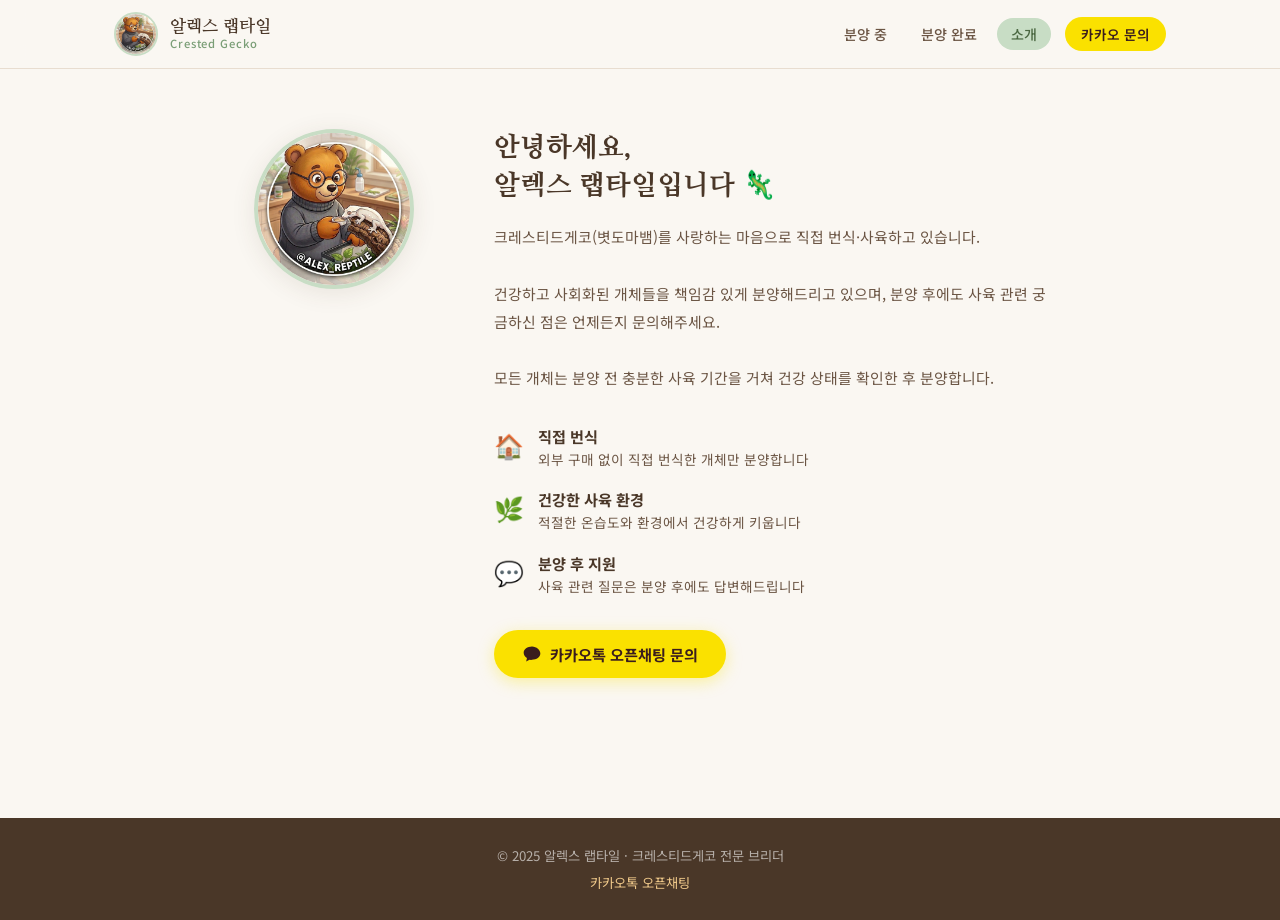
==== about.html @ 488612f2 "Add files via upload" ====
<!DOCTYPE html>
<html lang="ko">
<head>
  <meta charset="UTF-8" />
  <meta name="viewport" content="width=device-width, initial-scale=1.0" />
  <title>소개 — 알렉스 랩타일</title>
  <link rel="stylesheet" href="style.css" />
  <link href="https://fonts.googleapis.com/css2?family=Nanum+Myeongjo:wght@400;700;800&family=Noto+Sans+KR:wght@300;400;500;600&display=swap" rel="stylesheet" />
</head>
<body>

  <header class="site-header">
    <div class="header-inner">
      <div class="logo-wrap">
        <img src="logo.png" alt="알렉스 랩타일 로고" class="logo-img" />
        <div class="logo-text">
          <span class="logo-title">알렉스 랩타일</span>
          <span class="logo-sub">Crested Gecko</span>
        </div>
      </div>
      <nav class="header-nav">
        <a href="index.html" class="nav-link">분양 중</a>
        <a href="sold.html" class="nav-link">분양 완료</a>
        <a href="about.html" class="nav-link active">소개</a>
        <a href="https://open.kakao.com/o/sA5iVCEg" target="_blank" class="nav-kakao">카카오 문의</a>
      </nav>
    </div>
  </header>

  <section class="about-section">
    <div class="about-inner">
      <div class="about-logo-wrap">
        <img src="logo.png" alt="알렉스 랩타일" class="about-logo" />
      </div>
      <div class="about-content">
        <h2 class="about-title">안녕하세요,<br/>알렉스 랩타일입니다 🦎</h2>
        <p class="about-text">
          크레스티드게코(볏도마뱀)를 사랑하는 마음으로 직접 번식·사육하고 있습니다.<br/><br/>
          건강하고 사회화된 개체들을 책임감 있게 분양해드리고 있으며,
          분양 후에도 사육 관련 궁금하신 점은 언제든지 문의해주세요.<br/><br/>
          모든 개체는 분양 전 충분한 사육 기간을 거쳐 건강 상태를 확인한 후 분양합니다.
        </p>

        <div class="about-points">
          <div class="about-point">
            <span class="point-icon">🏠</span>
            <div>
              <strong>직접 번식</strong>
              <p>외부 구매 없이 직접 번식한 개체만 분양합니다</p>
            </div>
          </div>
          <div class="about-point">
            <span class="point-icon">🌿</span>
            <div>
              <strong>건강한 사육 환경</strong>
              <p>적절한 온습도와 환경에서 건강하게 키웁니다</p>
            </div>
          </div>
          <div class="about-point">
            <span class="point-icon">💬</span>
            <div>
              <strong>분양 후 지원</strong>
              <p>사육 관련 질문은 분양 후에도 답변해드립니다</p>
            </div>
          </div>
        </div>

        <a href="https://open.kakao.com/o/sA5iVCEg" target="_blank" class="btn-kakao">
          <svg width="20" height="20" viewBox="0 0 24 24" fill="currentColor"><path d="M12 3C6.477 3 2 6.477 2 10.5c0 2.674 1.557 5.02 3.93 6.42L5 21l4.027-2.108A11.3 11.3 0 0012 19c5.523 0 10-3.477 10-7.5S17.523 3 12 3z"/></svg>
          카카오톡 오픈채팅 문의
        </a>
      </div>
    </div>
  </section>

  <footer class="site-footer">
    <p>© 2025 알렉스 랩타일 · 크레스티드게코 전문 브리더</p>
    <a href="https://open.kakao.com/o/sA5iVCEg" target="_blank">카카오톡 오픈채팅</a>
  </footer>

</body>
</html>
---- style.css ----
/* ===========================
   알렉스 랩타일 — 메인 스타일
   자연스럽고 따뜻한 테마
=========================== */

:root {
  --cream: #faf7f2;
  --warm-white: #fff9f2;
  --sand: #e8ddd0;
  --tan: #c9b49a;
  --brown: #8b6f47;
  --dark-brown: #4a3728;
  --forest: #4a6741;
  --sage: #7a9e76;
  --light-sage: #c8ddc5;
  --moss: #a8bc7b;
  --accent: #d4873a;
  --accent-light: #f0c98a;
  --text: #2c1f12;
  --text-mid: #6b5544;
  --text-light: #9e8878;
  --sold-overlay: rgba(74, 55, 40, 0.6);
  --radius: 16px;
  --shadow: 0 4px 24px rgba(74, 55, 40, 0.10);
  --shadow-hover: 0 12px 40px rgba(74, 55, 40, 0.18);
}

*, *::before, *::after { box-sizing: border-box; margin: 0; padding: 0; }

html { scroll-behavior: smooth; }

body {
  font-family: 'Noto Sans KR', sans-serif;
  background: var(--cream);
  color: var(--text);
  min-height: 100vh;
}

/* ── 헤더 ── */
.site-header {
  position: sticky;
  top: 0;
  z-index: 100;
  background: rgba(250, 247, 242, 0.92);
  backdrop-filter: blur(12px);
  border-bottom: 1px solid var(--sand);
}

.header-inner {
  max-width: 1100px;
  margin: 0 auto;
  padding: 0 24px;
  height: 68px;
  display: flex;
  align-items: center;
  justify-content: space-between;
}

.logo-wrap {
  display: flex;
  align-items: center;
  gap: 12px;
  text-decoration: none;
}

.logo-img {
  width: 44px;
  height: 44px;
  border-radius: 50%;
  object-fit: cover;
  border: 2px solid var(--light-sage);
}

.logo-text {
  display: flex;
  flex-direction: column;
  line-height: 1.2;
}

.logo-title {
  font-family: 'Nanum Myeongjo', serif;
  font-weight: 700;
  font-size: 1.05rem;
  color: var(--dark-brown);
}

.logo-sub {
  font-size: 0.7rem;
  color: var(--sage);
  letter-spacing: 0.08em;
  font-weight: 500;
}

.header-nav {
  display: flex;
  align-items: center;
  gap: 6px;
}

.nav-link {
  text-decoration: none;
  font-size: 0.88rem;
  font-weight: 500;
  color: var(--text-mid);
  padding: 6px 14px;
  border-radius: 20px;
  transition: all 0.2s;
}

.nav-link:hover, .nav-link.active {
  background: var(--light-sage);
  color: var(--forest);
}

.nav-kakao {
  text-decoration: none;
  font-size: 0.85rem;
  font-weight: 600;
  color: #fff;
  background: #FAE100;
  color: #3A1D1D;
  padding: 7px 16px;
  border-radius: 20px;
  margin-left: 8px;
  transition: all 0.2s;
}

.nav-kakao:hover {
  background: #f0d400;
  transform: translateY(-1px);
}

/* ── 히어로 ── */
.hero {
  position: relative;
  overflow: hidden;
  background: linear-gradient(135deg, #f5ede0 0%, #e8f0e5 100%);
  padding: 80px 24px 72px;
  text-align: center;
}

.hero-inner {
  position: relative;
  z-index: 2;
  max-width: 600px;
  margin: 0 auto;
}

.hero-eyebrow {
  font-size: 0.95rem;
  color: var(--sage);
  font-weight: 500;
  margin-bottom: 12px;
  letter-spacing: 0.04em;
}

.hero-title {
  font-family: 'Nanum Myeongjo', serif;
  font-size: clamp(2rem, 6vw, 3.2rem);
  font-weight: 800;
  color: var(--dark-brown);
  line-height: 1.25;
  margin-bottom: 18px;
}

.hero-desc {
  font-size: 0.95rem;
  color: var(--text-mid);
  line-height: 1.8;
  margin-bottom: 32px;
}

.btn-kakao {
  display: inline-flex;
  align-items: center;
  gap: 8px;
  background: #FAE100;
  color: #3A1D1D;
  font-weight: 700;
  font-size: 0.95rem;
  padding: 13px 28px;
  border-radius: 50px;
  text-decoration: none;
  transition: all 0.25s;
  box-shadow: 0 4px 16px rgba(250, 225, 0, 0.35);
}

.btn-kakao:hover {
  background: #f0d400;
  transform: translateY(-2px);
  box-shadow: 0 8px 24px rgba(250, 225, 0, 0.45);
}

.hero-deco { position: absolute; inset: 0; pointer-events: none; z-index: 1; }

.deco-circle {
  position: absolute;
  border-radius: 50%;
  opacity: 0.18;
}

.c1 {
  width: 320px; height: 320px;
  background: radial-gradient(circle, var(--moss), transparent);
  top: -80px; right: -60px;
}

.c2 {
  width: 200px; height: 200px;
  background: radial-gradient(circle, var(--accent-light), transparent);
  bottom: -50px; left: -40px;
}

.deco-leaf {
  position: absolute;
  font-size: 6rem;
  opacity: 0.08;
  bottom: 10px;
  right: 10%;
  transform: rotate(20deg);
}

/* ── 필터 바 ── */
.filter-bar {
  background: var(--warm-white);
  border-bottom: 1px solid var(--sand);
  padding: 14px 24px;
  position: sticky;
  top: 68px;
  z-index: 90;
}

.filter-inner {
  max-width: 1100px;
  margin: 0 auto;
  display: flex;
  align-items: center;
  gap: 8px;
  flex-wrap: wrap;
}

.filter-label {
  font-size: 0.8rem;
  color: var(--text-light);
  font-weight: 600;
  letter-spacing: 0.06em;
  margin-right: 4px;
}

.filter-btn {
  background: none;
  border: 1.5px solid var(--sand);
  color: var(--text-mid);
  font-size: 0.83rem;
  font-weight: 500;
  padding: 5px 16px;
  border-radius: 20px;
  cursor: pointer;
  font-family: inherit;
  transition: all 0.2s;
}

.filter-btn:hover {
  border-color: var(--sage);
  color: var(--forest);
}

.filter-btn.active {
  background: var(--forest);
  border-color: var(--forest);
  color: #fff;
}

/* ── 카드 그리드 ── */
.gecko-grid {
  max-width: 1100px;
  margin: 40px auto;
  padding: 0 24px 60px;
  display: grid;
  grid-template-columns: repeat(auto-fill, minmax(260px, 1fr));
  gap: 28px;
}

.gecko-card {
  background: #fff;
  border-radius: var(--radius);
  overflow: hidden;
  box-shadow: var(--shadow);
  cursor: pointer;
  transition: all 0.3s cubic-bezier(0.34, 1.56, 0.64, 1);
  border: 1px solid rgba(201, 180, 154, 0.3);
  animation: fadeUp 0.4s ease both;
}

@keyframes fadeUp {
  from { opacity: 0; transform: translateY(20px); }
  to   { opacity: 1; transform: translateY(0); }
}

.gecko-card:hover {
  transform: translateY(-6px);
  box-shadow: var(--shadow-hover);
}

.gecko-card.is-sold {
  cursor: default;
  opacity: 0.75;
}

.card-img-wrap {
  position: relative;
  width: 100%;
  padding-top: 100%;
  overflow: hidden;
  background: var(--sand);
}

.card-img-wrap img {
  position: absolute;
  inset: 0;
  width: 100%;
  height: 100%;
  object-fit: cover;
  transition: transform 0.4s ease;
}

.gecko-card:hover:not(.is-sold) .card-img-wrap img {
  transform: scale(1.05);
}

.card-sold-overlay {
  display: none;
  position: absolute;
  inset: 0;
  background: var(--sold-overlay);
  align-items: center;
  justify-content: center;
}

.is-sold .card-sold-overlay {
  display: flex;
}

.sold-stamp {
  border: 3px solid #fff;
  color: #fff;
  font-weight: 700;
  font-size: 1.1rem;
  padding: 8px 22px;
  border-radius: 6px;
  letter-spacing: 0.1em;
  transform: rotate(-12deg);
}

.card-gender-badge {
  position: absolute;
  top: 12px;
  right: 12px;
  width: 32px;
  height: 32px;
  border-radius: 50%;
  display: flex;
  align-items: center;
  justify-content: center;
  font-size: 0.75rem;
  font-weight: 700;
  letter-spacing: 0.02em;
  backdrop-filter: blur(6px);
}

.badge-male   { background: rgba(100, 160, 220, 0.85); color: #fff; }
.badge-female { background: rgba(220, 130, 160, 0.85); color: #fff; }
.badge-unknown { background: rgba(160, 160, 160, 0.75); color: #fff; }

.card-body {
  padding: 16px 18px 18px;
}

.card-morph {
  font-size: 0.75rem;
  font-weight: 600;
  color: var(--sage);
  letter-spacing: 0.06em;
  text-transform: uppercase;
  margin-bottom: 4px;
}

.card-name {
  font-family: 'Nanum Myeongjo', serif;
  font-size: 1.15rem;
  font-weight: 700;
  color: var(--dark-brown);
  margin-bottom: 8px;
}

.card-meta {
  display: flex;
  flex-wrap: wrap;
  gap: 6px;
  margin-bottom: 12px;
}

.card-tag {
  font-size: 0.72rem;
  background: var(--cream);
  color: var(--text-mid);
  padding: 3px 9px;
  border-radius: 20px;
  border: 1px solid var(--sand);
}

.card-price {
  font-size: 1.05rem;
  font-weight: 700;
  color: var(--accent);
}

.card-price.sold-price {
  color: var(--text-light);
  text-decoration: line-through;
  font-size: 0.9rem;
}

/* ── 빈 상태 ── */
.empty-state {
  text-align: center;
  padding: 80px 24px;
  color: var(--text-light);
}

.empty-icon { font-size: 3rem; display: block; margin-bottom: 16px; }
.empty-state p { line-height: 1.8; font-size: 0.95rem; }

/* ── 모달 ── */
.modal-overlay {
  display: none;
  position: fixed;
  inset: 0;
  background: rgba(44, 31, 18, 0.55);
  backdrop-filter: blur(4px);
  z-index: 200;
  align-items: center;
  justify-content: center;
  padding: 20px;
}

.modal-overlay.open { display: flex; }

.modal-box {
  background: #fff;
  border-radius: 20px;
  overflow: hidden;
  width: 100%;
  max-width: 540px;
  max-height: 90vh;
  overflow-y: auto;
  position: relative;
  animation: modalIn 0.3s cubic-bezier(0.34, 1.56, 0.64, 1);
}

@keyframes modalIn {
  from { opacity: 0; transform: scale(0.9); }
  to   { opacity: 1; transform: scale(1); }
}

.modal-close {
  position: absolute;
  top: 14px; right: 14px;
  z-index: 10;
  width: 36px; height: 36px;
  border-radius: 50%;
  border: none;
  background: rgba(255,255,255,0.9);
  color: var(--text-mid);
  font-size: 1rem;
  cursor: pointer;
  display: flex;
  align-items: center;
  justify-content: center;
  transition: background 0.2s;
}

.modal-close:hover { background: var(--sand); }

.modal-img-wrap {
  position: relative;
  width: 100%;
  padding-top: 70%;
  overflow: hidden;
  background: var(--sand);
}

.modal-img-wrap img {
  position: absolute;
  inset: 0;
  width: 100%;
  height: 100%;
  object-fit: cover;
}

.modal-badge {
  position: absolute;
  bottom: 14px;
  left: 14px;
  background: rgba(255,255,255,0.9);
  color: var(--forest);
  font-size: 0.78rem;
  font-weight: 700;
  padding: 5px 13px;
  border-radius: 20px;
  letter-spacing: 0.05em;
}

.modal-info {
  padding: 24px 28px 28px;
}

.modal-name {
  font-family: 'Nanum Myeongjo', serif;
  font-size: 1.6rem;
  font-weight: 800;
  color: var(--dark-brown);
  margin-bottom: 12px;
}

.modal-tags {
  display: flex;
  flex-wrap: wrap;
  gap: 7px;
  margin-bottom: 16px;
}

.modal-tag {
  font-size: 0.78rem;
  padding: 4px 12px;
  border-radius: 20px;
  border: 1px solid var(--sand);
  color: var(--text-mid);
  background: var(--cream);
}

.modal-tag.highlight {
  background: var(--light-sage);
  border-color: var(--sage);
  color: var(--forest);
}

.modal-desc {
  font-size: 0.9rem;
  color: var(--text-mid);
  line-height: 1.8;
  margin-bottom: 18px;
  white-space: pre-line;
}

.modal-price {
  font-size: 1.4rem;
  font-weight: 700;
  color: var(--accent);
  margin-bottom: 20px;
}

.modal-kakao {
  width: 100%;
  justify-content: center;
  font-size: 1rem;
  padding: 14px;
}

/* ── 페이지 히어로 (소개/분양완료) ── */
.page-hero {
  background: linear-gradient(135deg, #f5ede0, #e8f0e5);
  padding: 56px 24px 44px;
  text-align: center;
}

.page-title {
  font-family: 'Nanum Myeongjo', serif;
  font-size: 2rem;
  font-weight: 800;
  color: var(--dark-brown);
  margin-bottom: 8px;
}

.page-desc {
  color: var(--text-mid);
  font-size: 0.95rem;
}

/* ── 소개 페이지 ── */
.about-section {
  max-width: 860px;
  margin: 60px auto;
  padding: 0 24px 80px;
}

.about-inner {
  display: grid;
  grid-template-columns: 200px 1fr;
  gap: 60px;
  align-items: start;
}

.about-logo-wrap { text-align: center; }

.about-logo {
  width: 160px;
  height: 160px;
  border-radius: 50%;
  object-fit: cover;
  border: 4px solid var(--light-sage);
  box-shadow: var(--shadow);
}

.about-title {
  font-family: 'Nanum Myeongjo', serif;
  font-size: 1.7rem;
  font-weight: 800;
  color: var(--dark-brown);
  line-height: 1.4;
  margin-bottom: 18px;
}

.about-text {
  font-size: 0.93rem;
  color: var(--text-mid);
  line-height: 1.9;
  margin-bottom: 32px;
}

.about-points {
  display: flex;
  flex-direction: column;
  gap: 18px;
  margin-bottom: 32px;
}

.about-point {
  display: flex;
  gap: 14px;
  align-items: flex-start;
}

.point-icon {
  font-size: 1.5rem;
  flex-shrink: 0;
  margin-top: 2px;
}

.about-point strong {
  display: block;
  font-size: 0.95rem;
  color: var(--dark-brown);
  margin-bottom: 2px;
}

.about-point p {
  font-size: 0.85rem;
  color: var(--text-mid);
  line-height: 1.6;
}

/* ── 분양완료 그리드 ── */
.sold-grid .gecko-card { opacity: 0.8; }

/* ── 푸터 ── */
.site-footer {
  background: var(--dark-brown);
  color: rgba(255,255,255,0.6);
  text-align: center;
  padding: 28px 24px;
  font-size: 0.83rem;
  display: flex;
  flex-direction: column;
  gap: 8px;
  align-items: center;
}

.site-footer a {
  color: var(--accent-light);
  text-decoration: none;
  font-size: 0.83rem;
}

.site-footer a:hover { color: #fff; }

/* ── 반응형 ── */
@media (max-width: 700px) {
  .about-inner { grid-template-columns: 1fr; gap: 30px; }
  .about-logo-wrap { display: none; }
  .header-nav .nav-link { display: none; }
  .gecko-grid { grid-template-columns: repeat(2, 1fr); gap: 16px; padding: 0 16px 40px; }
  .modal-info { padding: 18px 20px 24px; }
}

@media (max-width: 400px) {
  .gecko-grid { grid-template-columns: 1fr; }
}
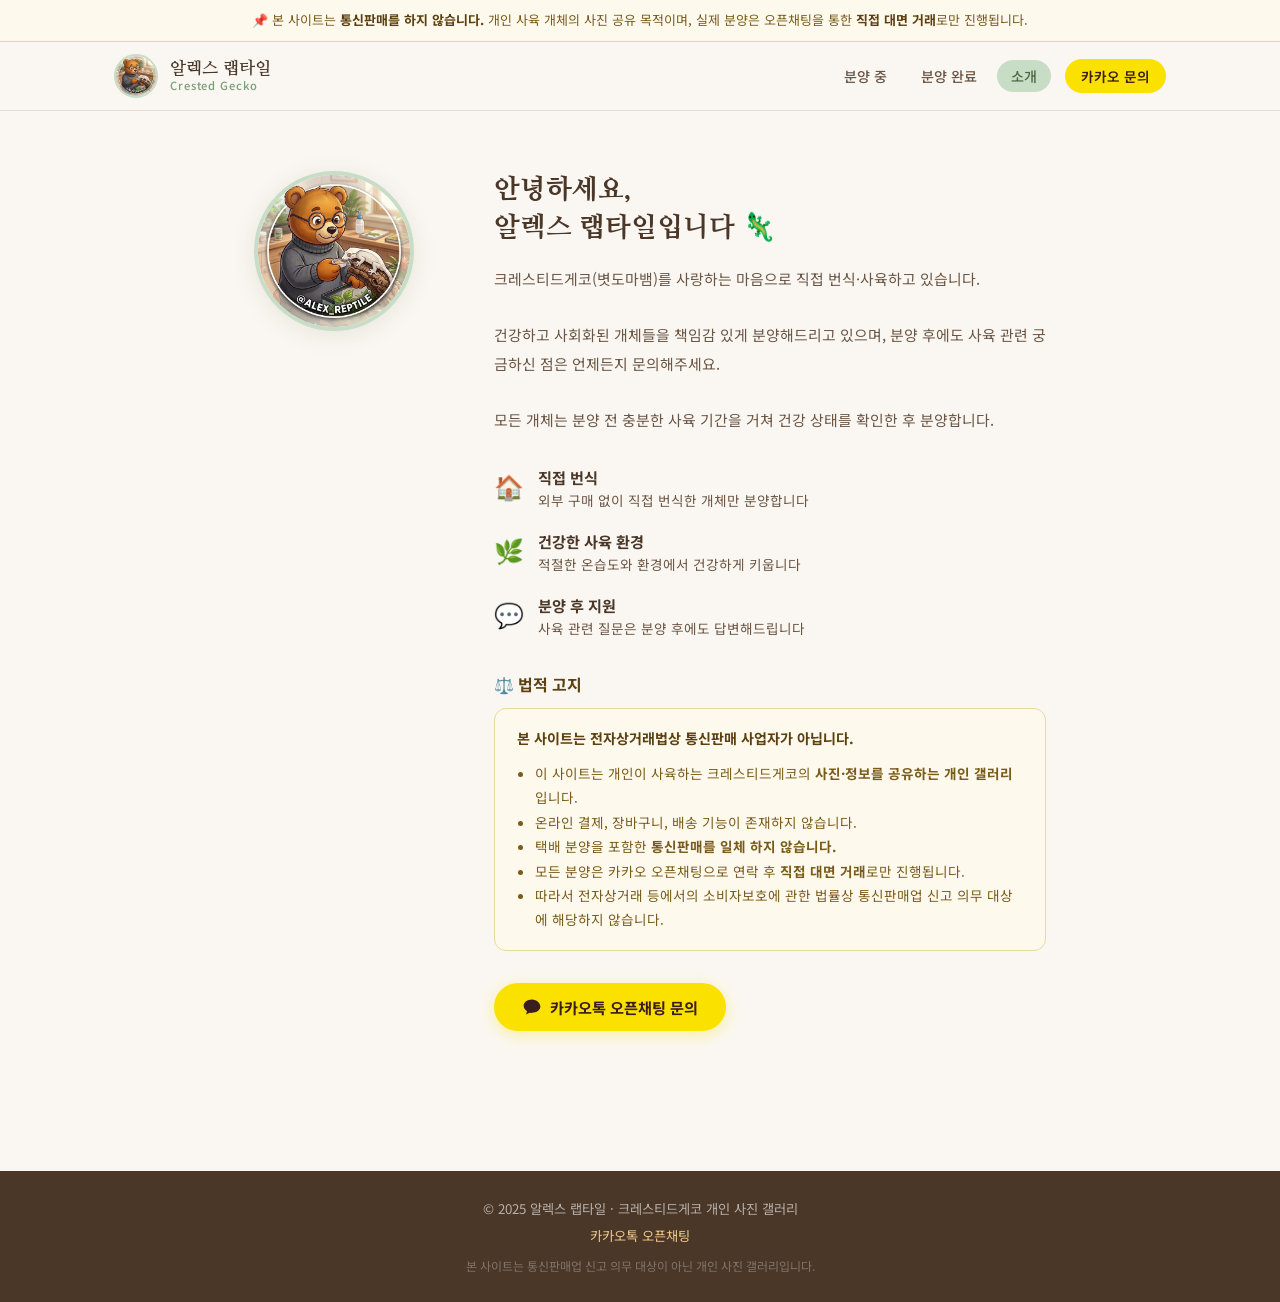
==== commit 6b16932d: "Add files via upload" ====
--- a/about.html
+++ b/about.html
@@ -8,6 +8,11 @@
   <link href="https://fonts.googleapis.com/css2?family=Nanum+Myeongjo:wght@400;700;800&family=Noto+Sans+KR:wght@300;400;500;600&display=swap" rel="stylesheet" />
 </head>
 <body>
+
+  <!-- 법적 고지 배너 -->
+  <div class="notice-banner">
+    📌 본 사이트는 <strong>통신판매를 하지 않습니다.</strong> 개인 사육 개체의 사진 공유 목적이며, 실제 분양은 오픈채팅을 통한 <strong>직접 대면 거래</strong>로만 진행됩니다.
+  </div>
 
   <header class="site-header">
     <div class="header-inner">
@@ -65,6 +70,21 @@
           </div>
         </div>
 
+        <!-- 법적 고지 섹션 -->
+        <div class="about-legal">
+          <h3 class="about-legal-title">⚖️ 법적 고지</h3>
+          <div class="about-legal-box">
+            <p><strong>본 사이트는 전자상거래법상 통신판매 사업자가 아닙니다.</strong></p>
+            <ul>
+              <li>이 사이트는 개인이 사육하는 크레스티드게코의 <strong>사진·정보를 공유하는 개인 갤러리</strong>입니다.</li>
+              <li>온라인 결제, 장바구니, 배송 기능이 존재하지 않습니다.</li>
+              <li>택배 분양을 포함한 <strong>통신판매를 일체 하지 않습니다.</strong></li>
+              <li>모든 분양은 카카오 오픈채팅으로 연락 후 <strong>직접 대면 거래</strong>로만 진행됩니다.</li>
+              <li>따라서 전자상거래 등에서의 소비자보호에 관한 법률상 통신판매업 신고 의무 대상에 해당하지 않습니다.</li>
+            </ul>
+          </div>
+        </div>
+
         <a href="https://open.kakao.com/o/sA5iVCEg" target="_blank" class="btn-kakao">
           <svg width="20" height="20" viewBox="0 0 24 24" fill="currentColor"><path d="M12 3C6.477 3 2 6.477 2 10.5c0 2.674 1.557 5.02 3.93 6.42L5 21l4.027-2.108A11.3 11.3 0 0012 19c5.523 0 10-3.477 10-7.5S17.523 3 12 3z"/></svg>
           카카오톡 오픈채팅 문의
@@ -74,9 +94,11 @@
   </section>
 
   <footer class="site-footer">
-    <p>© 2025 알렉스 랩타일 · 크레스티드게코 전문 브리더</p>
+    <p>© 2025 알렉스 랩타일 · 크레스티드게코 개인 사진 갤러리</p>
     <a href="https://open.kakao.com/o/sA5iVCEg" target="_blank">카카오톡 오픈채팅</a>
+    <p class="footer-legal">본 사이트는 통신판매업 신고 의무 대상이 아닌 개인 사진 갤러리입니다.</p>
   </footer>
 
+  <script src="app.js"></script>
 </body>
 </html>
--- a/style.css
+++ b/style.css
@@ -26,15 +26,25 @@
 }
 
 *, *::before, *::after { box-sizing: border-box; margin: 0; padding: 0; }
-
 html { scroll-behavior: smooth; }
-
 body {
   font-family: 'Noto Sans KR', sans-serif;
   background: var(--cream);
   color: var(--text);
   min-height: 100vh;
 }
+
+/* ── 법적 고지 배너 ── */
+.notice-banner {
+  background: #fef9ed;
+  border-bottom: 1px solid #e8d99a;
+  padding: 10px 24px;
+  text-align: center;
+  font-size: 13px;
+  color: #7a5c1a;
+  line-height: 1.6;
+}
+.notice-banner strong { font-weight: 700; color: #5c4010; }
 
 /* ── 헤더 ── */
 .site-header {
@@ -45,7 +55,6 @@
   backdrop-filter: blur(12px);
   border-bottom: 1px solid var(--sand);
 }
-
 .header-inner {
   max-width: 1100px;
   margin: 0 auto;
@@ -55,634 +64,231 @@
   align-items: center;
   justify-content: space-between;
 }
-
-.logo-wrap {
+.logo-wrap { display: flex; align-items: center; gap: 12px; text-decoration: none; }
+.logo-img { width: 44px; height: 44px; border-radius: 50%; object-fit: cover; border: 2px solid var(--light-sage); }
+.logo-text { display: flex; flex-direction: column; line-height: 1.2; }
+.logo-title { font-family: 'Nanum Myeongjo', serif; font-weight: 700; font-size: 1.05rem; color: var(--dark-brown); }
+.logo-sub { font-size: 0.7rem; color: var(--sage); letter-spacing: 0.08em; font-weight: 500; }
+.header-nav { display: flex; align-items: center; gap: 6px; }
+.nav-link { text-decoration: none; font-size: 0.88rem; font-weight: 500; color: var(--text-mid); padding: 6px 14px; border-radius: 20px; transition: all 0.2s; }
+.nav-link:hover, .nav-link.active { background: var(--light-sage); color: var(--forest); }
+.nav-kakao { text-decoration: none; font-size: 0.85rem; font-weight: 600; background: #FAE100; color: #3A1D1D; padding: 7px 16px; border-radius: 20px; margin-left: 8px; transition: all 0.2s; }
+.nav-kakao:hover { background: #f0d400; transform: translateY(-1px); }
+
+/* ── 히어로 ── */
+.hero { position: relative; overflow: hidden; background: linear-gradient(135deg, #f5ede0 0%, #e8f0e5 100%); padding: 80px 24px 72px; text-align: center; }
+.hero-inner { position: relative; z-index: 2; max-width: 640px; margin: 0 auto; }
+.hero-eyebrow { font-size: 0.95rem; color: var(--sage); font-weight: 500; margin-bottom: 12px; letter-spacing: 0.04em; }
+.hero-title { font-family: 'Nanum Myeongjo', serif; font-size: clamp(2rem, 6vw, 3.2rem); font-weight: 800; color: var(--dark-brown); line-height: 1.25; margin-bottom: 18px; }
+.hero-desc { font-size: 0.95rem; color: var(--text-mid); line-height: 1.8; margin-bottom: 24px; }
+
+/* ── 법적 안내 박스 (히어로 내) ── */
+.legal-notice-box {
   display: flex;
-  align-items: center;
+  align-items: flex-start;
   gap: 12px;
-  text-decoration: none;
-}
-
-.logo-img {
-  width: 44px;
-  height: 44px;
-  border-radius: 50%;
-  object-fit: cover;
-  border: 2px solid var(--light-sage);
-}
-
-.logo-text {
-  display: flex;
-  flex-direction: column;
-  line-height: 1.2;
-}
-
-.logo-title {
-  font-family: 'Nanum Myeongjo', serif;
-  font-weight: 700;
-  font-size: 1.05rem;
-  color: var(--dark-brown);
-}
-
-.logo-sub {
-  font-size: 0.7rem;
-  color: var(--sage);
-  letter-spacing: 0.08em;
-  font-weight: 500;
-}
-
-.header-nav {
-  display: flex;
-  align-items: center;
-  gap: 6px;
-}
-
-.nav-link {
-  text-decoration: none;
-  font-size: 0.88rem;
-  font-weight: 500;
-  color: var(--text-mid);
-  padding: 6px 14px;
-  border-radius: 20px;
-  transition: all 0.2s;
-}
-
-.nav-link:hover, .nav-link.active {
-  background: var(--light-sage);
-  color: var(--forest);
-}
-
-.nav-kakao {
-  text-decoration: none;
-  font-size: 0.85rem;
-  font-weight: 600;
-  color: #fff;
-  background: #FAE100;
-  color: #3A1D1D;
-  padding: 7px 16px;
-  border-radius: 20px;
-  margin-left: 8px;
-  transition: all 0.2s;
-}
-
-.nav-kakao:hover {
-  background: #f0d400;
-  transform: translateY(-1px);
-}
-
-/* ── 히어로 ── */
-.hero {
-  position: relative;
-  overflow: hidden;
-  background: linear-gradient(135deg, #f5ede0 0%, #e8f0e5 100%);
-  padding: 80px 24px 72px;
-  text-align: center;
-}
-
-.hero-inner {
-  position: relative;
-  z-index: 2;
-  max-width: 600px;
-  margin: 0 auto;
-}
-
-.hero-eyebrow {
-  font-size: 0.95rem;
-  color: var(--sage);
-  font-weight: 500;
-  margin-bottom: 12px;
-  letter-spacing: 0.04em;
-}
-
-.hero-title {
-  font-family: 'Nanum Myeongjo', serif;
-  font-size: clamp(2rem, 6vw, 3.2rem);
-  font-weight: 800;
-  color: var(--dark-brown);
-  line-height: 1.25;
-  margin-bottom: 18px;
-}
-
-.hero-desc {
-  font-size: 0.95rem;
-  color: var(--text-mid);
-  line-height: 1.8;
-  margin-bottom: 32px;
-}
-
-.btn-kakao {
-  display: inline-flex;
-  align-items: center;
-  gap: 8px;
-  background: #FAE100;
-  color: #3A1D1D;
-  font-weight: 700;
-  font-size: 0.95rem;
-  padding: 13px 28px;
-  border-radius: 50px;
-  text-decoration: none;
-  transition: all 0.25s;
-  box-shadow: 0 4px 16px rgba(250, 225, 0, 0.35);
-}
-
-.btn-kakao:hover {
-  background: #f0d400;
-  transform: translateY(-2px);
-  box-shadow: 0 8px 24px rgba(250, 225, 0, 0.45);
-}
+  background: rgba(255,255,255,0.7);
+  border: 1px solid #e8d99a;
+  border-radius: 12px;
+  padding: 16px 20px;
+  margin-bottom: 28px;
+  text-align: left;
+  backdrop-filter: blur(4px);
+}
+.legal-notice-icon { font-size: 1.3rem; flex-shrink: 0; margin-top: 1px; }
+.legal-notice-box strong { display: block; font-size: 0.88rem; color: #5c4010; font-weight: 700; margin-bottom: 4px; }
+.legal-notice-box p { font-size: 0.82rem; color: #7a5c1a; line-height: 1.6; }
+.legal-notice-box a { color: var(--forest); font-weight: 600; text-decoration: none; }
+.legal-notice-box a:hover { text-decoration: underline; }
+
+.btn-kakao { display: inline-flex; align-items: center; gap: 8px; background: #FAE100; color: #3A1D1D; font-weight: 700; font-size: 0.95rem; padding: 13px 28px; border-radius: 50px; text-decoration: none; transition: all 0.25s; box-shadow: 0 4px 16px rgba(250, 225, 0, 0.35); }
+.btn-kakao:hover { background: #f0d400; transform: translateY(-2px); box-shadow: 0 8px 24px rgba(250, 225, 0, 0.45); }
 
 .hero-deco { position: absolute; inset: 0; pointer-events: none; z-index: 1; }
-
-.deco-circle {
-  position: absolute;
-  border-radius: 50%;
-  opacity: 0.18;
-}
-
-.c1 {
-  width: 320px; height: 320px;
-  background: radial-gradient(circle, var(--moss), transparent);
-  top: -80px; right: -60px;
-}
-
-.c2 {
-  width: 200px; height: 200px;
-  background: radial-gradient(circle, var(--accent-light), transparent);
-  bottom: -50px; left: -40px;
-}
-
-.deco-leaf {
-  position: absolute;
-  font-size: 6rem;
-  opacity: 0.08;
-  bottom: 10px;
-  right: 10%;
-  transform: rotate(20deg);
-}
+.deco-circle { position: absolute; border-radius: 50%; opacity: 0.18; }
+.c1 { width: 320px; height: 320px; background: radial-gradient(circle, var(--moss), transparent); top: -80px; right: -60px; }
+.c2 { width: 200px; height: 200px; background: radial-gradient(circle, var(--accent-light), transparent); bottom: -50px; left: -40px; }
+.deco-leaf { position: absolute; font-size: 6rem; opacity: 0.08; bottom: 10px; right: 10%; transform: rotate(20deg); }
 
 /* ── 필터 바 ── */
-.filter-bar {
-  background: var(--warm-white);
-  border-bottom: 1px solid var(--sand);
-  padding: 14px 24px;
-  position: sticky;
-  top: 68px;
-  z-index: 90;
-}
-
-.filter-inner {
-  max-width: 1100px;
-  margin: 0 auto;
-  display: flex;
-  align-items: center;
-  gap: 8px;
-  flex-wrap: wrap;
-}
-
-.filter-label {
-  font-size: 0.8rem;
-  color: var(--text-light);
-  font-weight: 600;
-  letter-spacing: 0.06em;
-  margin-right: 4px;
-}
-
-.filter-btn {
-  background: none;
-  border: 1.5px solid var(--sand);
-  color: var(--text-mid);
-  font-size: 0.83rem;
-  font-weight: 500;
-  padding: 5px 16px;
-  border-radius: 20px;
-  cursor: pointer;
-  font-family: inherit;
-  transition: all 0.2s;
-}
-
-.filter-btn:hover {
-  border-color: var(--sage);
-  color: var(--forest);
-}
-
-.filter-btn.active {
-  background: var(--forest);
-  border-color: var(--forest);
-  color: #fff;
-}
+.filter-bar { background: var(--warm-white); border-bottom: 1px solid var(--sand); padding: 14px 24px; position: sticky; top: 68px; z-index: 90; }
+.filter-inner { max-width: 1100px; margin: 0 auto; display: flex; align-items: center; gap: 8px; flex-wrap: wrap; }
+.filter-label { font-size: 0.8rem; color: var(--text-light); font-weight: 600; letter-spacing: 0.06em; margin-right: 4px; }
+.filter-btn { background: none; border: 1.5px solid var(--sand); color: var(--text-mid); font-size: 0.83rem; font-weight: 500; padding: 5px 16px; border-radius: 20px; cursor: pointer; font-family: inherit; transition: all 0.2s; }
+.filter-btn:hover { border-color: var(--sage); color: var(--forest); }
+.filter-btn.active { background: var(--forest); border-color: var(--forest); color: #fff; }
 
 /* ── 카드 그리드 ── */
-.gecko-grid {
-  max-width: 1100px;
-  margin: 40px auto;
-  padding: 0 24px 60px;
-  display: grid;
-  grid-template-columns: repeat(auto-fill, minmax(260px, 1fr));
-  gap: 28px;
-}
-
-.gecko-card {
-  background: #fff;
-  border-radius: var(--radius);
-  overflow: hidden;
-  box-shadow: var(--shadow);
-  cursor: pointer;
-  transition: all 0.3s cubic-bezier(0.34, 1.56, 0.64, 1);
-  border: 1px solid rgba(201, 180, 154, 0.3);
-  animation: fadeUp 0.4s ease both;
-}
-
-@keyframes fadeUp {
-  from { opacity: 0; transform: translateY(20px); }
-  to   { opacity: 1; transform: translateY(0); }
-}
-
-.gecko-card:hover {
-  transform: translateY(-6px);
-  box-shadow: var(--shadow-hover);
-}
-
-.gecko-card.is-sold {
-  cursor: default;
-  opacity: 0.75;
-}
-
-.card-img-wrap {
-  position: relative;
-  width: 100%;
-  padding-top: 100%;
-  overflow: hidden;
-  background: var(--sand);
-}
-
-.card-img-wrap img {
-  position: absolute;
-  inset: 0;
-  width: 100%;
-  height: 100%;
-  object-fit: cover;
-  transition: transform 0.4s ease;
-}
-
-.gecko-card:hover:not(.is-sold) .card-img-wrap img {
-  transform: scale(1.05);
-}
-
-.card-sold-overlay {
-  display: none;
-  position: absolute;
-  inset: 0;
-  background: var(--sold-overlay);
-  align-items: center;
-  justify-content: center;
-}
-
-.is-sold .card-sold-overlay {
-  display: flex;
-}
-
-.sold-stamp {
-  border: 3px solid #fff;
-  color: #fff;
-  font-weight: 700;
-  font-size: 1.1rem;
-  padding: 8px 22px;
-  border-radius: 6px;
-  letter-spacing: 0.1em;
-  transform: rotate(-12deg);
-}
-
-.card-gender-badge {
-  position: absolute;
-  top: 12px;
-  right: 12px;
-  width: 32px;
-  height: 32px;
-  border-radius: 50%;
-  display: flex;
-  align-items: center;
-  justify-content: center;
-  font-size: 0.75rem;
-  font-weight: 700;
-  letter-spacing: 0.02em;
-  backdrop-filter: blur(6px);
-}
-
+.gecko-grid { max-width: 1100px; margin: 40px auto; padding: 0 24px 60px; display: grid; grid-template-columns: repeat(auto-fill, minmax(260px, 1fr)); gap: 28px; }
+.gecko-card { background: #fff; border-radius: var(--radius); overflow: hidden; box-shadow: var(--shadow); cursor: pointer; transition: all 0.3s cubic-bezier(0.34, 1.56, 0.64, 1); border: 1px solid rgba(201, 180, 154, 0.3); animation: fadeUp 0.4s ease both; }
+@keyframes fadeUp { from { opacity: 0; transform: translateY(20px); } to { opacity: 1; transform: translateY(0); } }
+.gecko-card:hover { transform: translateY(-6px); box-shadow: var(--shadow-hover); }
+.gecko-card.is-sold { cursor: default; opacity: 0.75; }
+
+.card-img-wrap { position: relative; width: 100%; padding-top: 100%; overflow: hidden; background: var(--sand); }
+.card-img-wrap img { position: absolute; inset: 0; width: 100%; height: 100%; object-fit: cover; transition: transform 0.4s ease; }
+.card-img-placeholder { position: absolute; inset: 0; display: flex; align-items: center; justify-content: center; font-size: 3rem; color: var(--tan); }
+.gecko-card:hover:not(.is-sold) .card-img-wrap img { transform: scale(1.05); }
+
+.card-sold-overlay { display: none; position: absolute; inset: 0; background: var(--sold-overlay); align-items: center; justify-content: center; }
+.is-sold .card-sold-overlay { display: flex; }
+.sold-stamp { border: 3px solid #fff; color: #fff; font-weight: 700; font-size: 1.1rem; padding: 8px 22px; border-radius: 6px; letter-spacing: 0.1em; transform: rotate(-12deg); }
+
+.card-gender-badge { position: absolute; top: 12px; right: 12px; width: 32px; height: 32px; border-radius: 50%; display: flex; align-items: center; justify-content: center; font-size: 0.75rem; font-weight: 700; backdrop-filter: blur(6px); }
 .badge-male   { background: rgba(100, 160, 220, 0.85); color: #fff; }
 .badge-female { background: rgba(220, 130, 160, 0.85); color: #fff; }
 .badge-unknown { background: rgba(160, 160, 160, 0.75); color: #fff; }
 
-.card-body {
-  padding: 16px 18px 18px;
-}
-
-.card-morph {
-  font-size: 0.75rem;
+/* 사진 장수 배지 */
+.card-photo-count {
+  position: absolute;
+  top: 12px;
+  left: 12px;
+  background: rgba(0,0,0,0.5);
+  color: #fff;
+  font-size: 0.72rem;
   font-weight: 600;
-  color: var(--sage);
-  letter-spacing: 0.06em;
-  text-transform: uppercase;
-  margin-bottom: 4px;
-}
-
-.card-name {
-  font-family: 'Nanum Myeongjo', serif;
-  font-size: 1.15rem;
-  font-weight: 700;
-  color: var(--dark-brown);
-  margin-bottom: 8px;
-}
-
-.card-meta {
-  display: flex;
-  flex-wrap: wrap;
-  gap: 6px;
-  margin-bottom: 12px;
-}
-
-.card-tag {
-  font-size: 0.72rem;
-  background: var(--cream);
-  color: var(--text-mid);
   padding: 3px 9px;
   border-radius: 20px;
-  border: 1px solid var(--sand);
-}
-
-.card-price {
-  font-size: 1.05rem;
+  backdrop-filter: blur(4px);
+}
+
+.card-body { padding: 16px 18px 18px; }
+.card-morph { font-size: 0.75rem; font-weight: 600; color: var(--sage); letter-spacing: 0.06em; text-transform: uppercase; margin-bottom: 4px; }
+.card-name { font-family: 'Nanum Myeongjo', serif; font-size: 1.15rem; font-weight: 700; color: var(--dark-brown); margin-bottom: 8px; }
+.card-meta { display: flex; flex-wrap: wrap; gap: 6px; margin-bottom: 12px; }
+.card-tag { font-size: 0.72rem; background: var(--cream); color: var(--text-mid); padding: 3px 9px; border-radius: 20px; border: 1px solid var(--sand); }
+.card-price { font-size: 1.05rem; font-weight: 700; color: var(--accent); }
+.card-price.sold-price { color: var(--text-light); text-decoration: line-through; font-size: 0.9rem; }
+
+/* 가격 없을 때 오픈채팅 문의 */
+.card-price-inquiry {
+  display: inline-block;
+  font-size: 0.82rem;
   font-weight: 700;
-  color: var(--accent);
-}
-
-.card-price.sold-price {
-  color: var(--text-light);
-  text-decoration: line-through;
-  font-size: 0.9rem;
+  color: var(--forest);
+  background: var(--light-sage);
+  padding: 4px 12px;
+  border-radius: 20px;
 }
 
 /* ── 빈 상태 ── */
-.empty-state {
-  text-align: center;
-  padding: 80px 24px;
-  color: var(--text-light);
-}
-
+.empty-state { text-align: center; padding: 80px 24px; color: var(--text-light); }
 .empty-icon { font-size: 3rem; display: block; margin-bottom: 16px; }
 .empty-state p { line-height: 1.8; font-size: 0.95rem; }
 
 /* ── 모달 ── */
-.modal-overlay {
-  display: none;
-  position: fixed;
-  inset: 0;
-  background: rgba(44, 31, 18, 0.55);
-  backdrop-filter: blur(4px);
-  z-index: 200;
-  align-items: center;
-  justify-content: center;
-  padding: 20px;
-}
-
+.modal-overlay { display: none; position: fixed; inset: 0; background: rgba(44, 31, 18, 0.55); backdrop-filter: blur(4px); z-index: 200; align-items: center; justify-content: center; padding: 20px; }
 .modal-overlay.open { display: flex; }
-
-.modal-box {
-  background: #fff;
-  border-radius: 20px;
-  overflow: hidden;
-  width: 100%;
-  max-width: 540px;
-  max-height: 90vh;
-  overflow-y: auto;
-  position: relative;
-  animation: modalIn 0.3s cubic-bezier(0.34, 1.56, 0.64, 1);
-}
-
-@keyframes modalIn {
-  from { opacity: 0; transform: scale(0.9); }
-  to   { opacity: 1; transform: scale(1); }
-}
-
-.modal-close {
+.modal-box { background: #fff; border-radius: 20px; overflow: hidden; width: 100%; max-width: 560px; max-height: 92vh; overflow-y: auto; position: relative; animation: modalIn 0.3s cubic-bezier(0.34, 1.56, 0.64, 1); }
+@keyframes modalIn { from { opacity: 0; transform: scale(0.9); } to { opacity: 1; transform: scale(1); } }
+.modal-close { position: absolute; top: 14px; right: 14px; z-index: 10; width: 36px; height: 36px; border-radius: 50%; border: none; background: rgba(255,255,255,0.9); color: var(--text-mid); font-size: 1rem; cursor: pointer; display: flex; align-items: center; justify-content: center; transition: background 0.2s; }
+.modal-close:hover { background: var(--sand); }
+
+/* 갤러리 */
+.modal-gallery { position: relative; }
+.modal-img-wrap { position: relative; width: 100%; padding-top: 70%; overflow: hidden; background: var(--sand); }
+.modal-img-wrap img { position: absolute; inset: 0; width: 100%; height: 100%; object-fit: cover; }
+.modal-badge { position: absolute; bottom: 14px; left: 14px; background: rgba(255,255,255,0.9); color: var(--forest); font-size: 0.78rem; font-weight: 700; padding: 5px 13px; border-radius: 20px; letter-spacing: 0.05em; }
+
+/* 갤러리 화살표 */
+.gallery-nav {
   position: absolute;
-  top: 14px; right: 14px;
-  z-index: 10;
-  width: 36px; height: 36px;
+  top: 50%;
+  transform: translateY(-50%);
+  background: rgba(255,255,255,0.88);
+  border: none;
+  width: 38px;
+  height: 38px;
   border-radius: 50%;
-  border: none;
-  background: rgba(255,255,255,0.9);
-  color: var(--text-mid);
-  font-size: 1rem;
+  font-size: 1.3rem;
   cursor: pointer;
   display: flex;
   align-items: center;
   justify-content: center;
+  box-shadow: 0 2px 8px rgba(0,0,0,0.15);
   transition: background 0.2s;
-}
-
-.modal-close:hover { background: var(--sand); }
-
-.modal-img-wrap {
-  position: relative;
-  width: 100%;
-  padding-top: 70%;
-  overflow: hidden;
-  background: var(--sand);
-}
-
-.modal-img-wrap img {
-  position: absolute;
-  inset: 0;
-  width: 100%;
-  height: 100%;
+  z-index: 5;
+  line-height: 1;
+}
+.gallery-nav:hover { background: #fff; }
+.gallery-nav:disabled { opacity: 0.3; cursor: default; }
+.gallery-prev { left: 10px; }
+.gallery-next { right: 10px; }
+
+/* 썸네일 스트립 */
+.modal-thumbs {
+  display: flex;
+  gap: 6px;
+  padding: 10px 14px;
+  background: rgba(0,0,0,0.04);
+  overflow-x: auto;
+}
+.modal-thumbs::-webkit-scrollbar { height: 4px; }
+.modal-thumbs::-webkit-scrollbar-thumb { background: var(--tan); border-radius: 2px; }
+.modal-thumb {
+  width: 58px;
+  height: 58px;
   object-fit: cover;
-}
-
-.modal-badge {
-  position: absolute;
-  bottom: 14px;
-  left: 14px;
-  background: rgba(255,255,255,0.9);
-  color: var(--forest);
-  font-size: 0.78rem;
-  font-weight: 700;
-  padding: 5px 13px;
-  border-radius: 20px;
-  letter-spacing: 0.05em;
-}
-
-.modal-info {
-  padding: 24px 28px 28px;
-}
-
-.modal-name {
-  font-family: 'Nanum Myeongjo', serif;
-  font-size: 1.6rem;
-  font-weight: 800;
-  color: var(--dark-brown);
-  margin-bottom: 12px;
-}
-
-.modal-tags {
-  display: flex;
-  flex-wrap: wrap;
-  gap: 7px;
-  margin-bottom: 16px;
-}
-
-.modal-tag {
-  font-size: 0.78rem;
-  padding: 4px 12px;
-  border-radius: 20px;
-  border: 1px solid var(--sand);
-  color: var(--text-mid);
-  background: var(--cream);
-}
-
-.modal-tag.highlight {
-  background: var(--light-sage);
-  border-color: var(--sage);
-  color: var(--forest);
-}
-
-.modal-desc {
-  font-size: 0.9rem;
-  color: var(--text-mid);
-  line-height: 1.8;
-  margin-bottom: 18px;
-  white-space: pre-line;
-}
-
-.modal-price {
-  font-size: 1.4rem;
-  font-weight: 700;
-  color: var(--accent);
-  margin-bottom: 20px;
-}
-
-.modal-kakao {
-  width: 100%;
-  justify-content: center;
-  font-size: 1rem;
-  padding: 14px;
-}
-
-/* ── 페이지 히어로 (소개/분양완료) ── */
-.page-hero {
-  background: linear-gradient(135deg, #f5ede0, #e8f0e5);
-  padding: 56px 24px 44px;
-  text-align: center;
-}
-
-.page-title {
-  font-family: 'Nanum Myeongjo', serif;
-  font-size: 2rem;
-  font-weight: 800;
-  color: var(--dark-brown);
-  margin-bottom: 8px;
-}
-
-.page-desc {
-  color: var(--text-mid);
-  font-size: 0.95rem;
-}
+  border-radius: 8px;
+  cursor: pointer;
+  border: 2px solid transparent;
+  transition: border-color 0.2s, opacity 0.2s;
+  flex-shrink: 0;
+}
+.modal-thumb.active { border-color: var(--forest); }
+.modal-thumb:hover { opacity: 0.82; }
+
+.modal-info { padding: 24px 28px 28px; }
+.modal-name { font-family: 'Nanum Myeongjo', serif; font-size: 1.6rem; font-weight: 800; color: var(--dark-brown); margin-bottom: 12px; }
+.modal-tags { display: flex; flex-wrap: wrap; gap: 7px; margin-bottom: 16px; }
+.modal-tag { font-size: 0.78rem; padding: 4px 12px; border-radius: 20px; border: 1px solid var(--sand); color: var(--text-mid); background: var(--cream); }
+.modal-tag.highlight { background: var(--light-sage); border-color: var(--sage); color: var(--forest); }
+.modal-desc { font-size: 0.9rem; color: var(--text-mid); line-height: 1.8; margin-bottom: 18px; white-space: pre-line; }
+.modal-price { font-size: 1.4rem; font-weight: 700; color: var(--accent); margin-bottom: 20px; }
+.modal-price.modal-price-inquiry { font-size: 1rem; color: var(--forest); background: var(--light-sage); display: inline-block; padding: 7px 18px; border-radius: 20px; }
+.modal-kakao { width: 100%; justify-content: center; font-size: 1rem; padding: 14px; }
+
+/* ── 페이지 히어로 ── */
+.page-hero { background: linear-gradient(135deg, #f5ede0, #e8f0e5); padding: 56px 24px 44px; text-align: center; }
+.page-title { font-family: 'Nanum Myeongjo', serif; font-size: 2rem; font-weight: 800; color: var(--dark-brown); margin-bottom: 8px; }
+.page-desc { color: var(--text-mid); font-size: 0.95rem; }
 
 /* ── 소개 페이지 ── */
-.about-section {
-  max-width: 860px;
-  margin: 60px auto;
-  padding: 0 24px 80px;
-}
-
-.about-inner {
-  display: grid;
-  grid-template-columns: 200px 1fr;
-  gap: 60px;
-  align-items: start;
-}
-
+.about-section { max-width: 860px; margin: 60px auto; padding: 0 24px 80px; }
+.about-inner { display: grid; grid-template-columns: 200px 1fr; gap: 60px; align-items: start; }
 .about-logo-wrap { text-align: center; }
-
-.about-logo {
-  width: 160px;
-  height: 160px;
-  border-radius: 50%;
-  object-fit: cover;
-  border: 4px solid var(--light-sage);
-  box-shadow: var(--shadow);
-}
-
-.about-title {
-  font-family: 'Nanum Myeongjo', serif;
-  font-size: 1.7rem;
-  font-weight: 800;
-  color: var(--dark-brown);
-  line-height: 1.4;
-  margin-bottom: 18px;
-}
-
-.about-text {
-  font-size: 0.93rem;
-  color: var(--text-mid);
-  line-height: 1.9;
-  margin-bottom: 32px;
-}
-
-.about-points {
-  display: flex;
-  flex-direction: column;
-  gap: 18px;
-  margin-bottom: 32px;
-}
-
-.about-point {
-  display: flex;
-  gap: 14px;
-  align-items: flex-start;
-}
-
-.point-icon {
-  font-size: 1.5rem;
-  flex-shrink: 0;
-  margin-top: 2px;
-}
-
-.about-point strong {
-  display: block;
-  font-size: 0.95rem;
-  color: var(--dark-brown);
-  margin-bottom: 2px;
-}
-
-.about-point p {
-  font-size: 0.85rem;
-  color: var(--text-mid);
-  line-height: 1.6;
-}
-
-/* ── 분양완료 그리드 ── */
+.about-logo { width: 160px; height: 160px; border-radius: 50%; object-fit: cover; border: 4px solid var(--light-sage); box-shadow: var(--shadow); }
+.about-title { font-family: 'Nanum Myeongjo', serif; font-size: 1.7rem; font-weight: 800; color: var(--dark-brown); line-height: 1.4; margin-bottom: 18px; }
+.about-text { font-size: 0.93rem; color: var(--text-mid); line-height: 1.9; margin-bottom: 32px; }
+.about-points { display: flex; flex-direction: column; gap: 18px; margin-bottom: 32px; }
+.about-point { display: flex; gap: 14px; align-items: flex-start; }
+.point-icon { font-size: 1.5rem; flex-shrink: 0; margin-top: 2px; }
+.about-point strong { display: block; font-size: 0.95rem; color: var(--dark-brown); margin-bottom: 2px; }
+.about-point p { font-size: 0.85rem; color: var(--text-mid); line-height: 1.6; }
+
+/* 소개 페이지 법적 고지 박스 */
+.about-legal { margin-bottom: 32px; }
+.about-legal-title { font-size: 1rem; font-weight: 700; color: #5c4010; margin-bottom: 12px; }
+.about-legal-box {
+  background: #fef9ed;
+  border: 1px solid #e8d99a;
+  border-radius: 12px;
+  padding: 18px 22px;
+}
+.about-legal-box p { font-size: 0.88rem; color: #5c4010; margin-bottom: 10px; line-height: 1.7; }
+.about-legal-box ul { padding-left: 18px; }
+.about-legal-box li { font-size: 0.85rem; color: #7a5c1a; line-height: 1.8; }
+.about-legal-box strong { font-weight: 700; }
+
+/* ── 분양완료 ── */
 .sold-grid .gecko-card { opacity: 0.8; }
 
 /* ── 푸터 ── */
-.site-footer {
-  background: var(--dark-brown);
-  color: rgba(255,255,255,0.6);
-  text-align: center;
-  padding: 28px 24px;
-  font-size: 0.83rem;
-  display: flex;
-  flex-direction: column;
-  gap: 8px;
-  align-items: center;
-}
-
-.site-footer a {
-  color: var(--accent-light);
-  text-decoration: none;
-  font-size: 0.83rem;
-}
-
+.site-footer { background: var(--dark-brown); color: rgba(255,255,255,0.6); text-align: center; padding: 28px 24px; font-size: 0.83rem; display: flex; flex-direction: column; gap: 8px; align-items: center; }
+.site-footer a { color: var(--accent-light); text-decoration: none; font-size: 0.83rem; }
 .site-footer a:hover { color: #fff; }
+.footer-legal { font-size: 0.75rem; color: rgba(255,255,255,0.3); margin-top: 4px; }
 
 /* ── 반응형 ── */
 @media (max-width: 700px) {
@@ -691,8 +297,8 @@
   .header-nav .nav-link { display: none; }
   .gecko-grid { grid-template-columns: repeat(2, 1fr); gap: 16px; padding: 0 16px 40px; }
   .modal-info { padding: 18px 20px 24px; }
-}
-
+  .legal-notice-box { flex-direction: column; gap: 8px; }
+}
 @media (max-width: 400px) {
   .gecko-grid { grid-template-columns: 1fr; }
 }
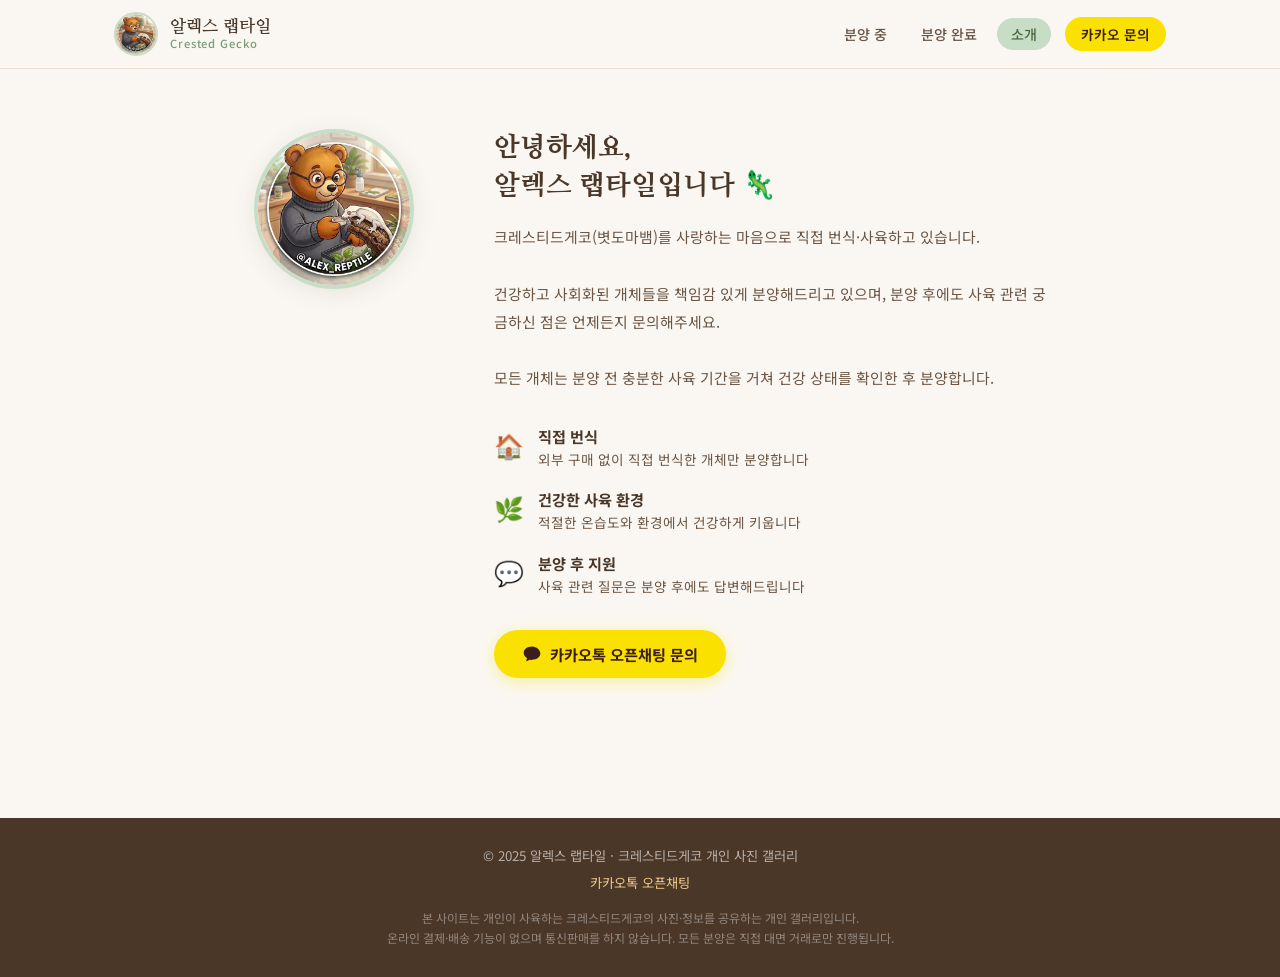
==== commit a9be7b6b: "Add files via upload" ====
--- a/about.html
+++ b/about.html
@@ -8,11 +8,6 @@
   <link href="https://fonts.googleapis.com/css2?family=Nanum+Myeongjo:wght@400;700;800&family=Noto+Sans+KR:wght@300;400;500;600&display=swap" rel="stylesheet" />
 </head>
 <body>
-
-  <!-- 법적 고지 배너 -->
-  <div class="notice-banner">
-    📌 본 사이트는 <strong>통신판매를 하지 않습니다.</strong> 개인 사육 개체의 사진 공유 목적이며, 실제 분양은 오픈채팅을 통한 <strong>직접 대면 거래</strong>로만 진행됩니다.
-  </div>
 
   <header class="site-header">
     <div class="header-inner">
@@ -70,21 +65,6 @@
           </div>
         </div>
 
-        <!-- 법적 고지 섹션 -->
-        <div class="about-legal">
-          <h3 class="about-legal-title">⚖️ 법적 고지</h3>
-          <div class="about-legal-box">
-            <p><strong>본 사이트는 전자상거래법상 통신판매 사업자가 아닙니다.</strong></p>
-            <ul>
-              <li>이 사이트는 개인이 사육하는 크레스티드게코의 <strong>사진·정보를 공유하는 개인 갤러리</strong>입니다.</li>
-              <li>온라인 결제, 장바구니, 배송 기능이 존재하지 않습니다.</li>
-              <li>택배 분양을 포함한 <strong>통신판매를 일체 하지 않습니다.</strong></li>
-              <li>모든 분양은 카카오 오픈채팅으로 연락 후 <strong>직접 대면 거래</strong>로만 진행됩니다.</li>
-              <li>따라서 전자상거래 등에서의 소비자보호에 관한 법률상 통신판매업 신고 의무 대상에 해당하지 않습니다.</li>
-            </ul>
-          </div>
-        </div>
-
         <a href="https://open.kakao.com/o/sA5iVCEg" target="_blank" class="btn-kakao">
           <svg width="20" height="20" viewBox="0 0 24 24" fill="currentColor"><path d="M12 3C6.477 3 2 6.477 2 10.5c0 2.674 1.557 5.02 3.93 6.42L5 21l4.027-2.108A11.3 11.3 0 0012 19c5.523 0 10-3.477 10-7.5S17.523 3 12 3z"/></svg>
           카카오톡 오픈채팅 문의
@@ -96,7 +76,10 @@
   <footer class="site-footer">
     <p>© 2025 알렉스 랩타일 · 크레스티드게코 개인 사진 갤러리</p>
     <a href="https://open.kakao.com/o/sA5iVCEg" target="_blank">카카오톡 오픈채팅</a>
-    <p class="footer-legal">본 사이트는 통신판매업 신고 의무 대상이 아닌 개인 사진 갤러리입니다.</p>
+    <p class="footer-legal">
+      본 사이트는 개인이 사육하는 크레스티드게코의 사진·정보를 공유하는 개인 갤러리입니다.<br/>
+      온라인 결제·배송 기능이 없으며 통신판매를 하지 않습니다. 모든 분양은 직접 대면 거래로만 진행됩니다.
+    </p>
   </footer>
 
   <script src="app.js"></script>
--- a/style.css
+++ b/style.css
@@ -34,17 +34,7 @@
   min-height: 100vh;
 }
 
-/* ── 법적 고지 배너 ── */
-.notice-banner {
-  background: #fef9ed;
-  border-bottom: 1px solid #e8d99a;
-  padding: 10px 24px;
-  text-align: center;
-  font-size: 13px;
-  color: #7a5c1a;
-  line-height: 1.6;
-}
-.notice-banner strong { font-weight: 700; color: #5c4010; }
+
 
 /* ── 헤더 ── */
 .site-header {
@@ -82,24 +72,7 @@
 .hero-title { font-family: 'Nanum Myeongjo', serif; font-size: clamp(2rem, 6vw, 3.2rem); font-weight: 800; color: var(--dark-brown); line-height: 1.25; margin-bottom: 18px; }
 .hero-desc { font-size: 0.95rem; color: var(--text-mid); line-height: 1.8; margin-bottom: 24px; }
 
-/* ── 법적 안내 박스 (히어로 내) ── */
-.legal-notice-box {
-  display: flex;
-  align-items: flex-start;
-  gap: 12px;
-  background: rgba(255,255,255,0.7);
-  border: 1px solid #e8d99a;
-  border-radius: 12px;
-  padding: 16px 20px;
-  margin-bottom: 28px;
-  text-align: left;
-  backdrop-filter: blur(4px);
-}
-.legal-notice-icon { font-size: 1.3rem; flex-shrink: 0; margin-top: 1px; }
-.legal-notice-box strong { display: block; font-size: 0.88rem; color: #5c4010; font-weight: 700; margin-bottom: 4px; }
-.legal-notice-box p { font-size: 0.82rem; color: #7a5c1a; line-height: 1.6; }
-.legal-notice-box a { color: var(--forest); font-weight: 600; text-decoration: none; }
-.legal-notice-box a:hover { text-decoration: underline; }
+
 
 .btn-kakao { display: inline-flex; align-items: center; gap: 8px; background: #FAE100; color: #3A1D1D; font-weight: 700; font-size: 0.95rem; padding: 13px 28px; border-radius: 50px; text-decoration: none; transition: all 0.25s; box-shadow: 0 4px 16px rgba(250, 225, 0, 0.35); }
 .btn-kakao:hover { background: #f0d400; transform: translateY(-2px); box-shadow: 0 8px 24px rgba(250, 225, 0, 0.45); }
@@ -267,19 +240,7 @@
 .about-point strong { display: block; font-size: 0.95rem; color: var(--dark-brown); margin-bottom: 2px; }
 .about-point p { font-size: 0.85rem; color: var(--text-mid); line-height: 1.6; }
 
-/* 소개 페이지 법적 고지 박스 */
-.about-legal { margin-bottom: 32px; }
-.about-legal-title { font-size: 1rem; font-weight: 700; color: #5c4010; margin-bottom: 12px; }
-.about-legal-box {
-  background: #fef9ed;
-  border: 1px solid #e8d99a;
-  border-radius: 12px;
-  padding: 18px 22px;
-}
-.about-legal-box p { font-size: 0.88rem; color: #5c4010; margin-bottom: 10px; line-height: 1.7; }
-.about-legal-box ul { padding-left: 18px; }
-.about-legal-box li { font-size: 0.85rem; color: #7a5c1a; line-height: 1.8; }
-.about-legal-box strong { font-weight: 700; }
+
 
 /* ── 분양완료 ── */
 .sold-grid .gecko-card { opacity: 0.8; }
@@ -288,7 +249,7 @@
 .site-footer { background: var(--dark-brown); color: rgba(255,255,255,0.6); text-align: center; padding: 28px 24px; font-size: 0.83rem; display: flex; flex-direction: column; gap: 8px; align-items: center; }
 .site-footer a { color: var(--accent-light); text-decoration: none; font-size: 0.83rem; }
 .site-footer a:hover { color: #fff; }
-.footer-legal { font-size: 0.75rem; color: rgba(255,255,255,0.3); margin-top: 4px; }
+.footer-legal { font-size: 0.75rem; color: rgba(255,255,255,0.4); margin-top: 8px; line-height: 1.7; }
 
 /* ── 반응형 ── */
 @media (max-width: 700px) {
